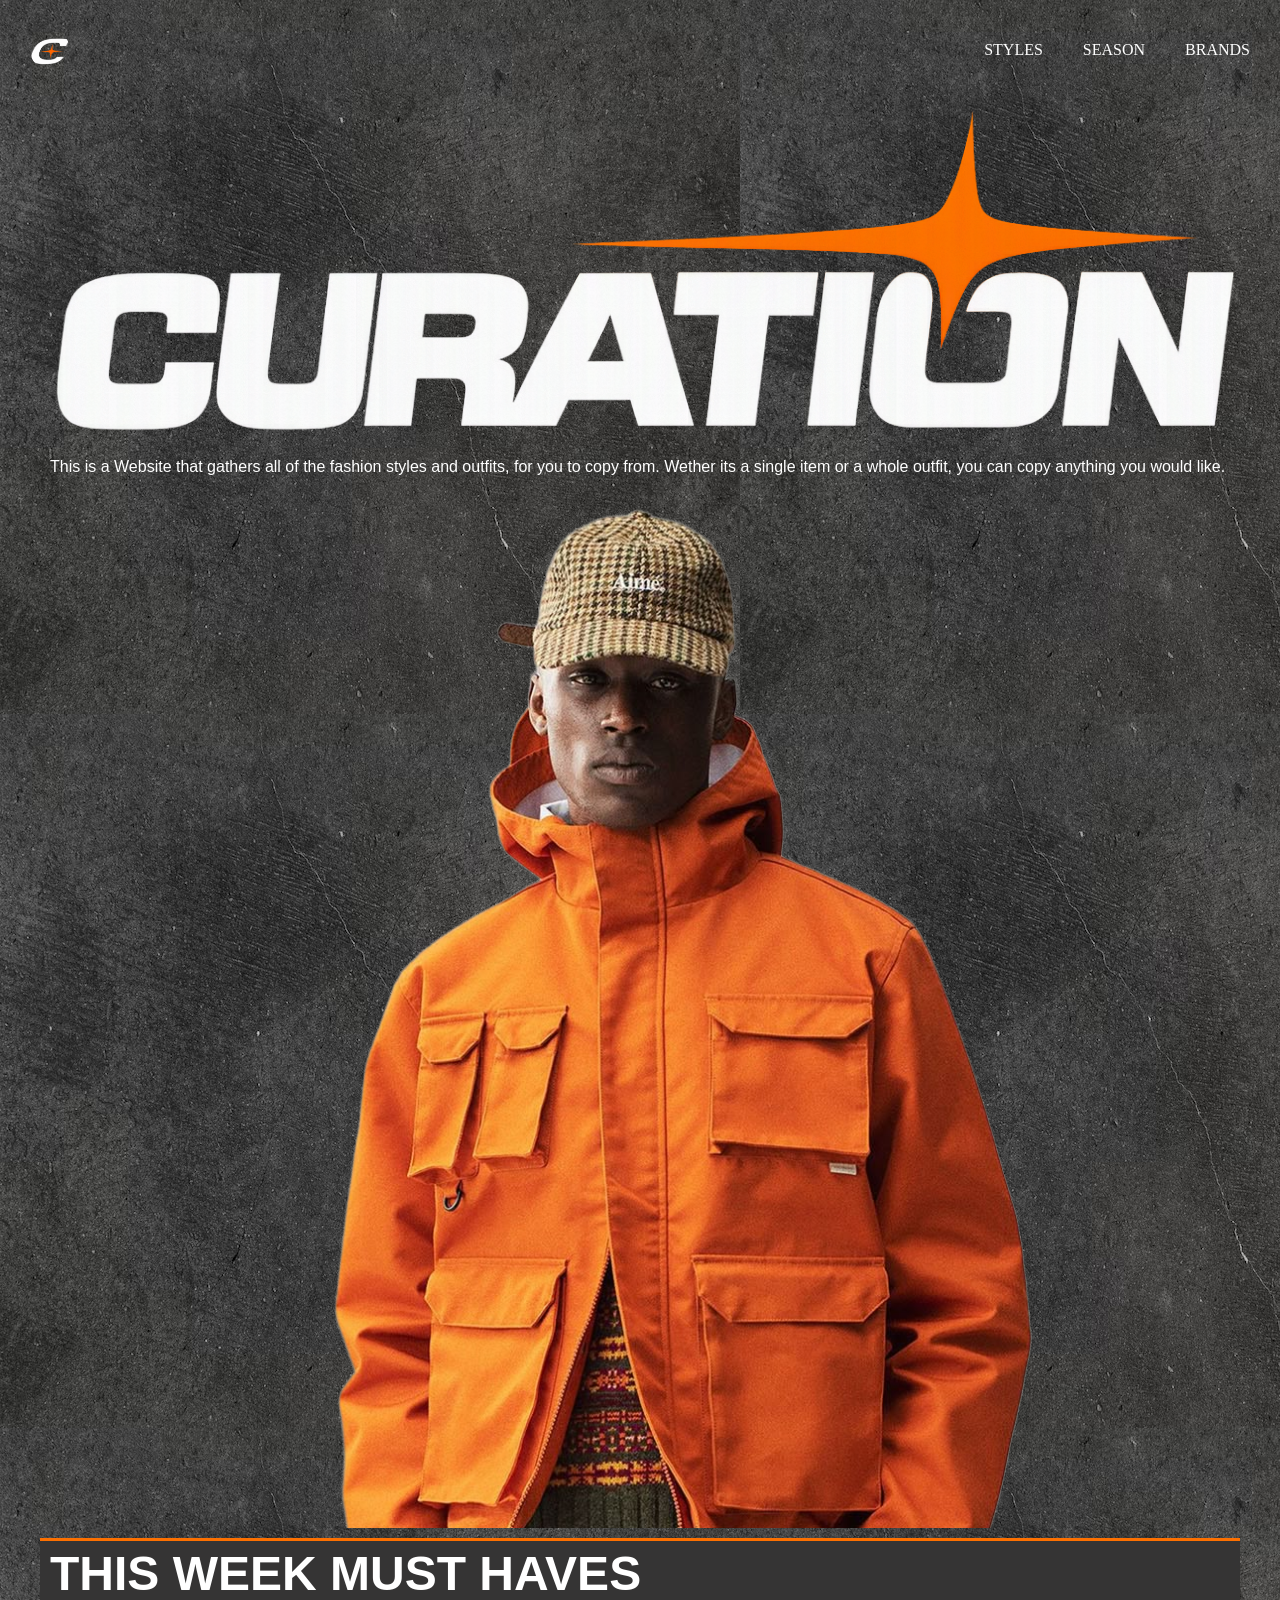
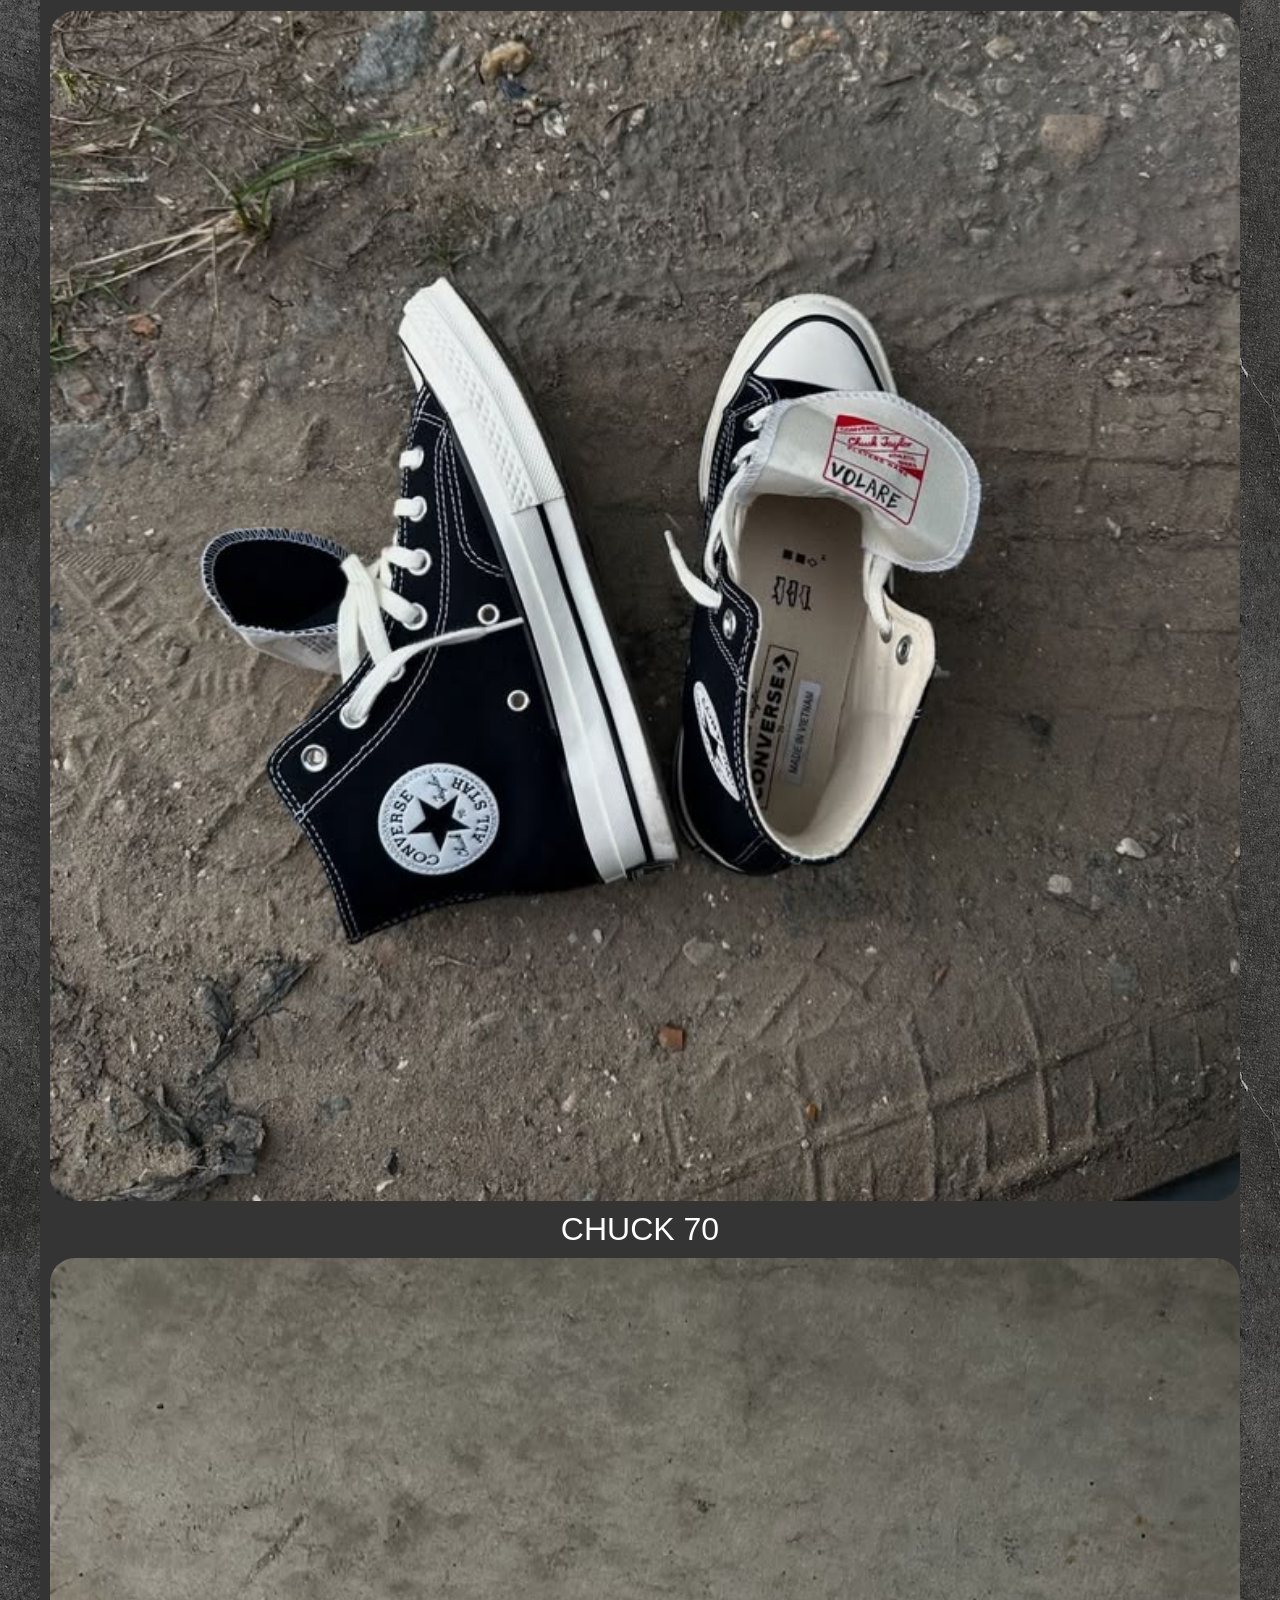
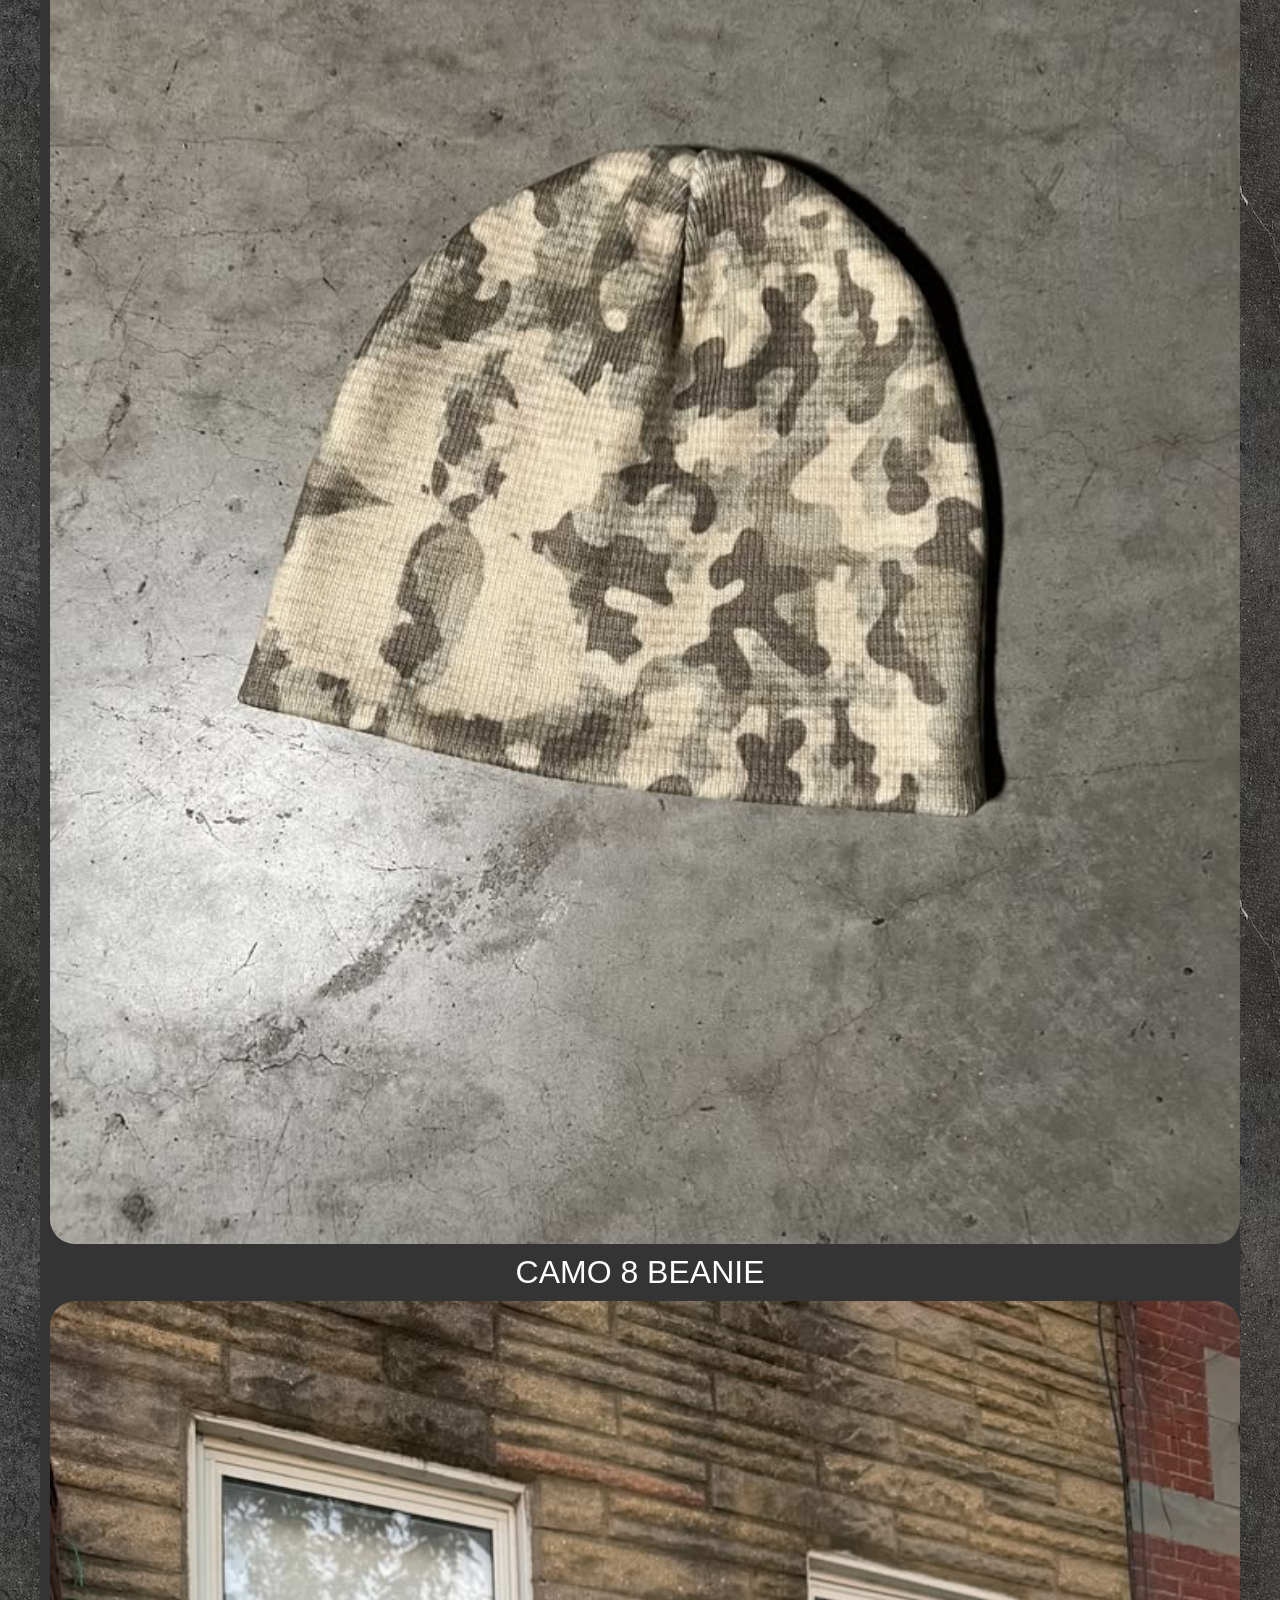
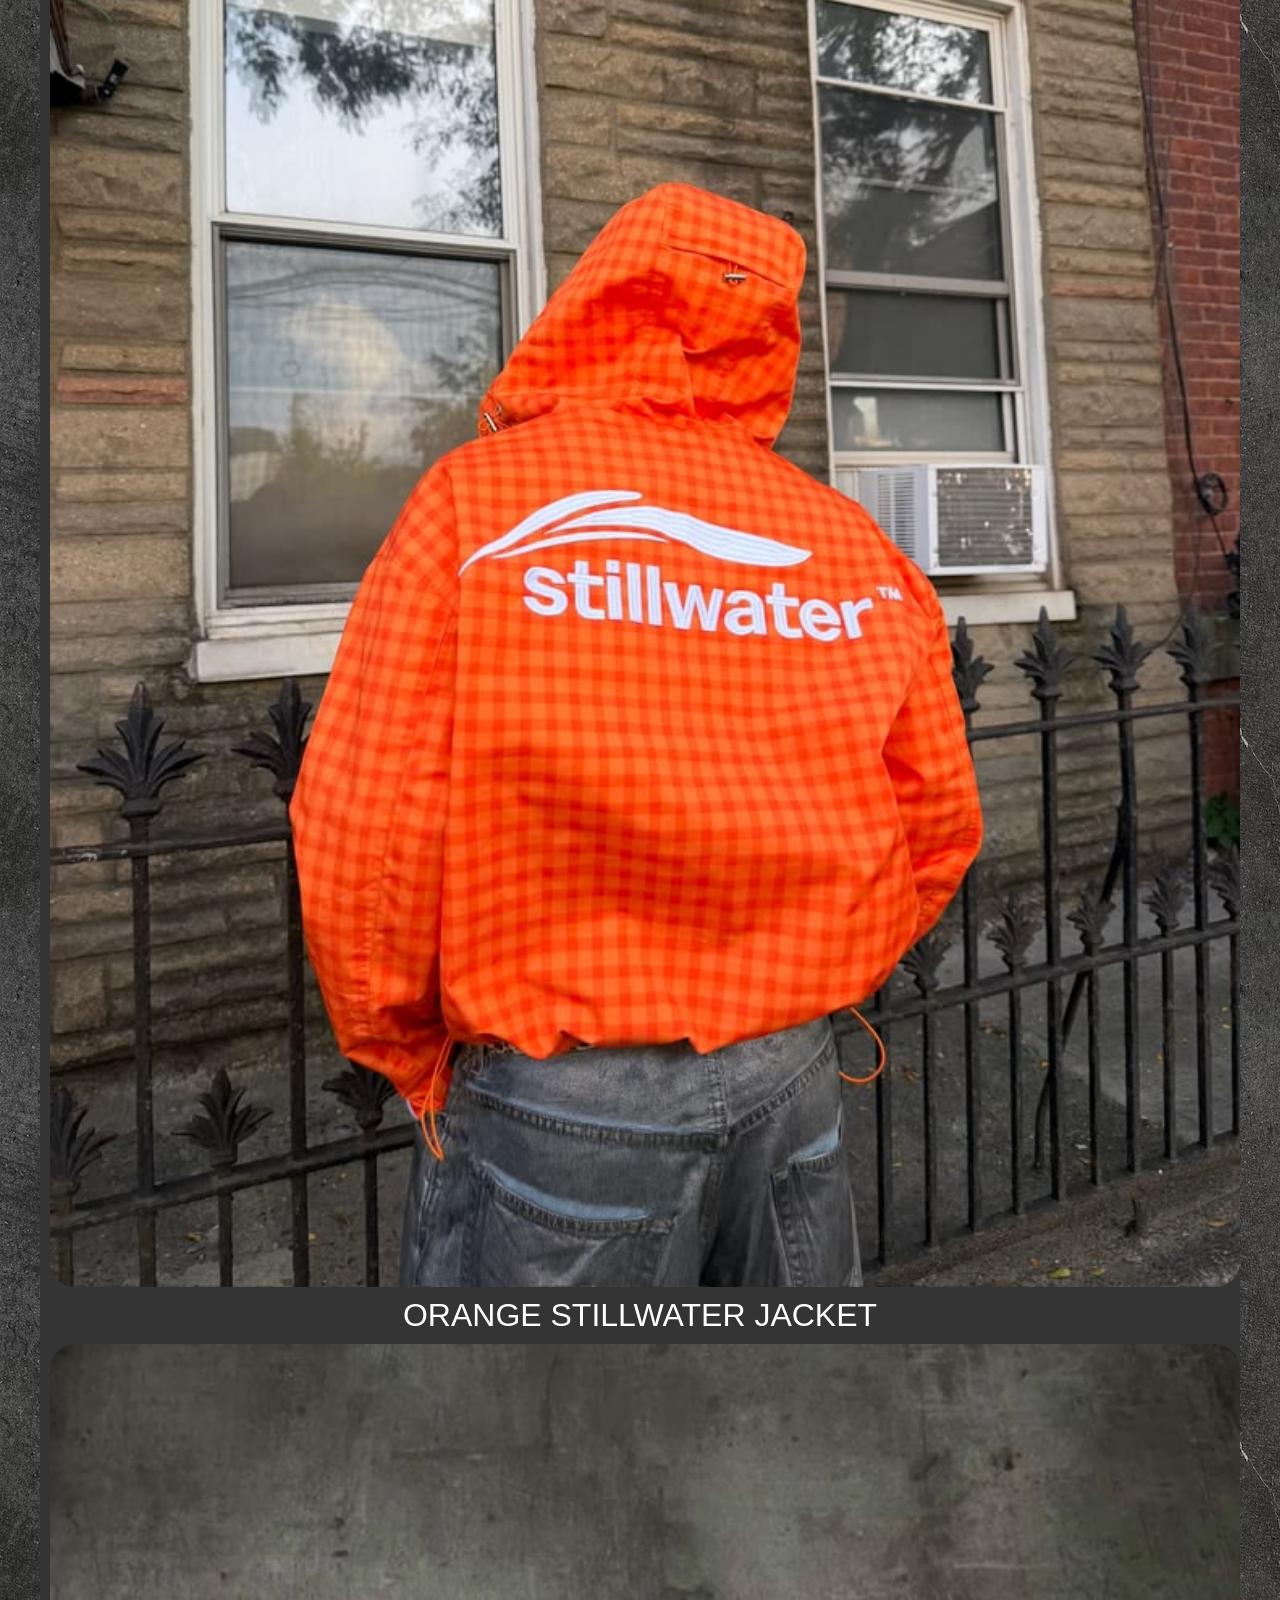
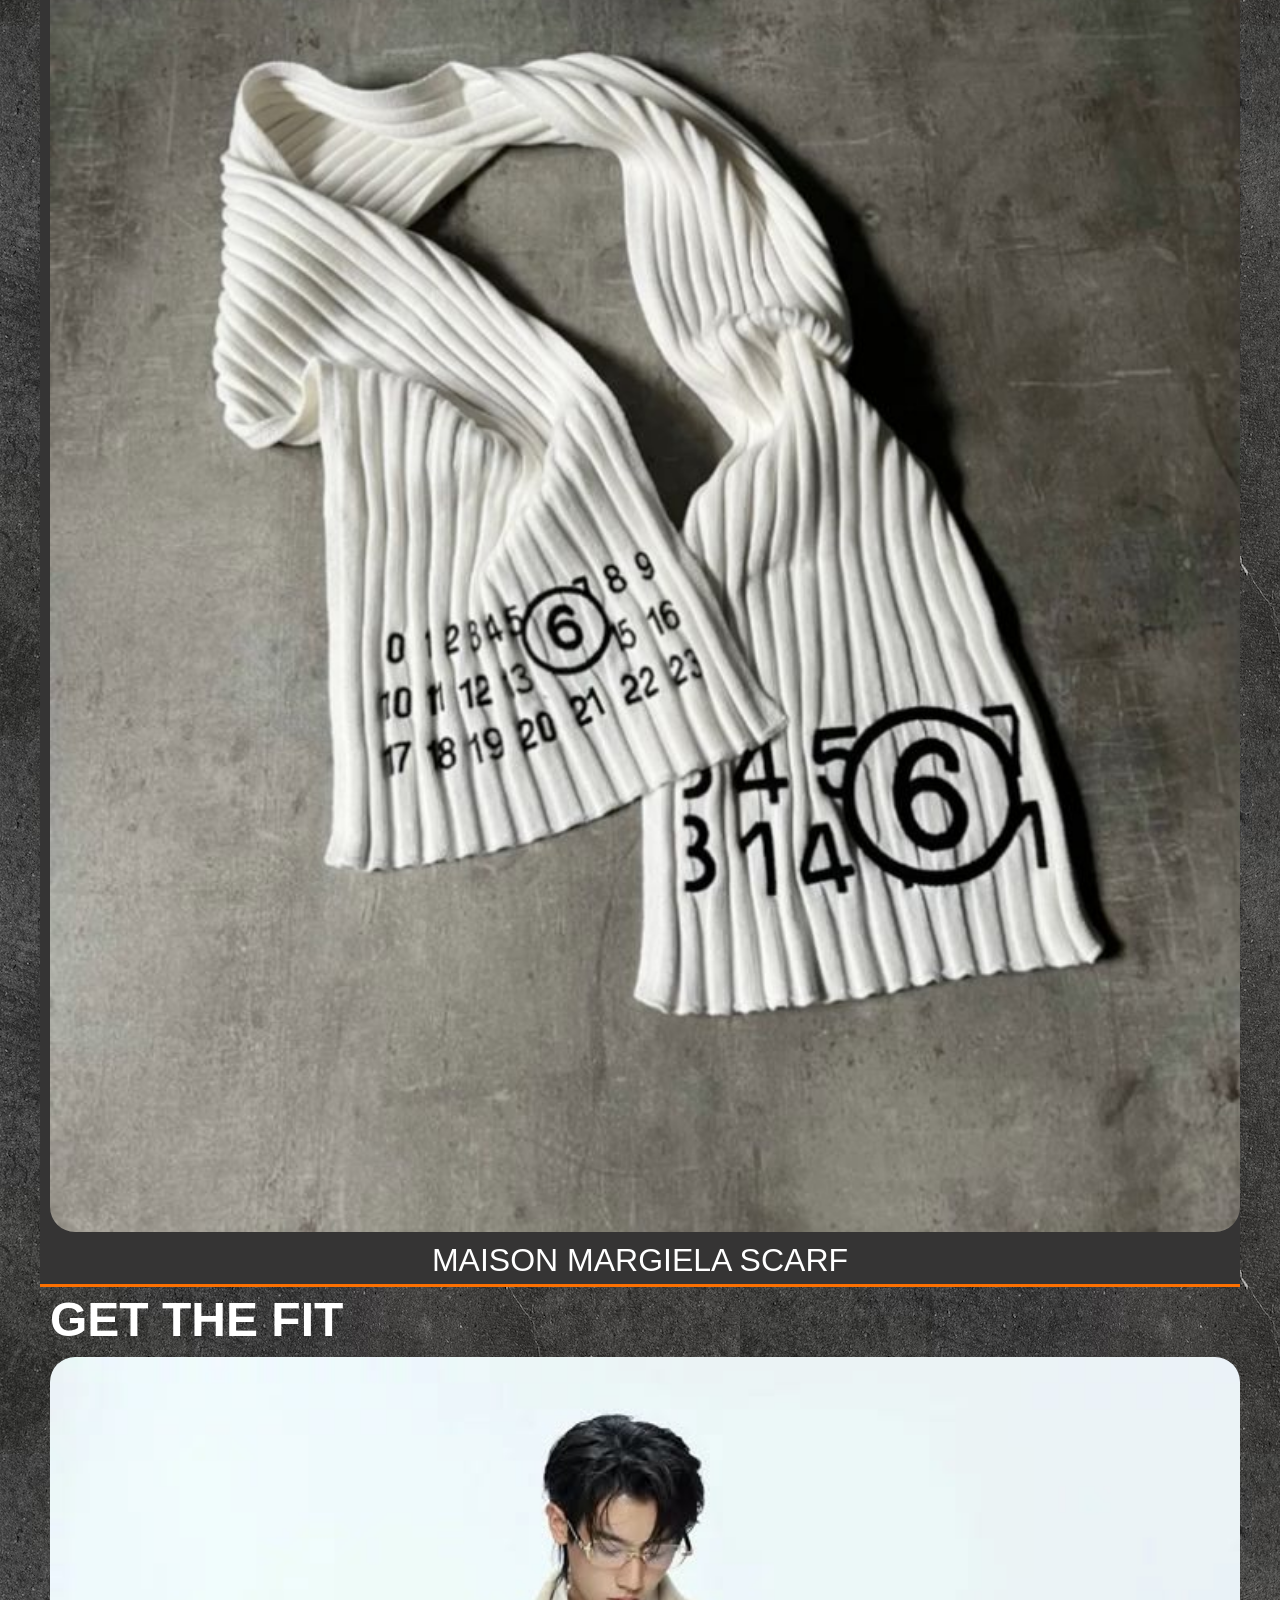
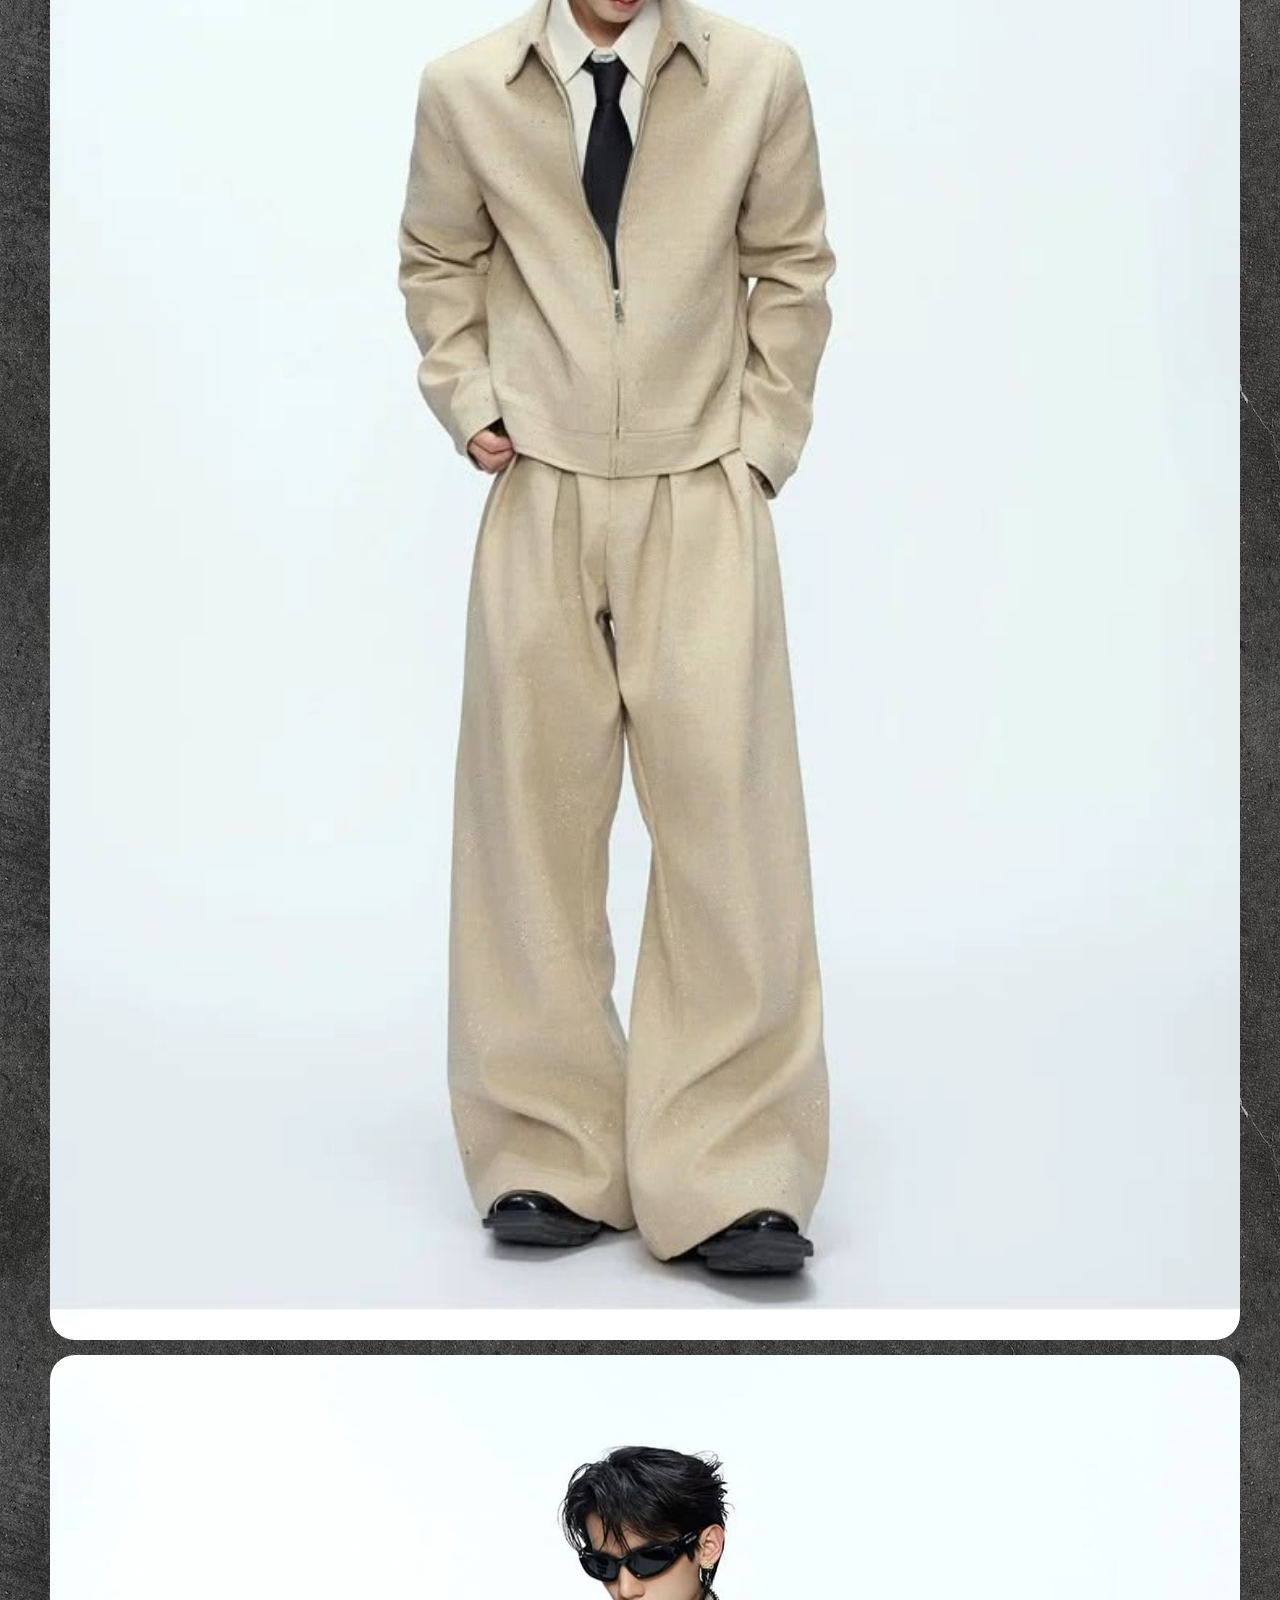
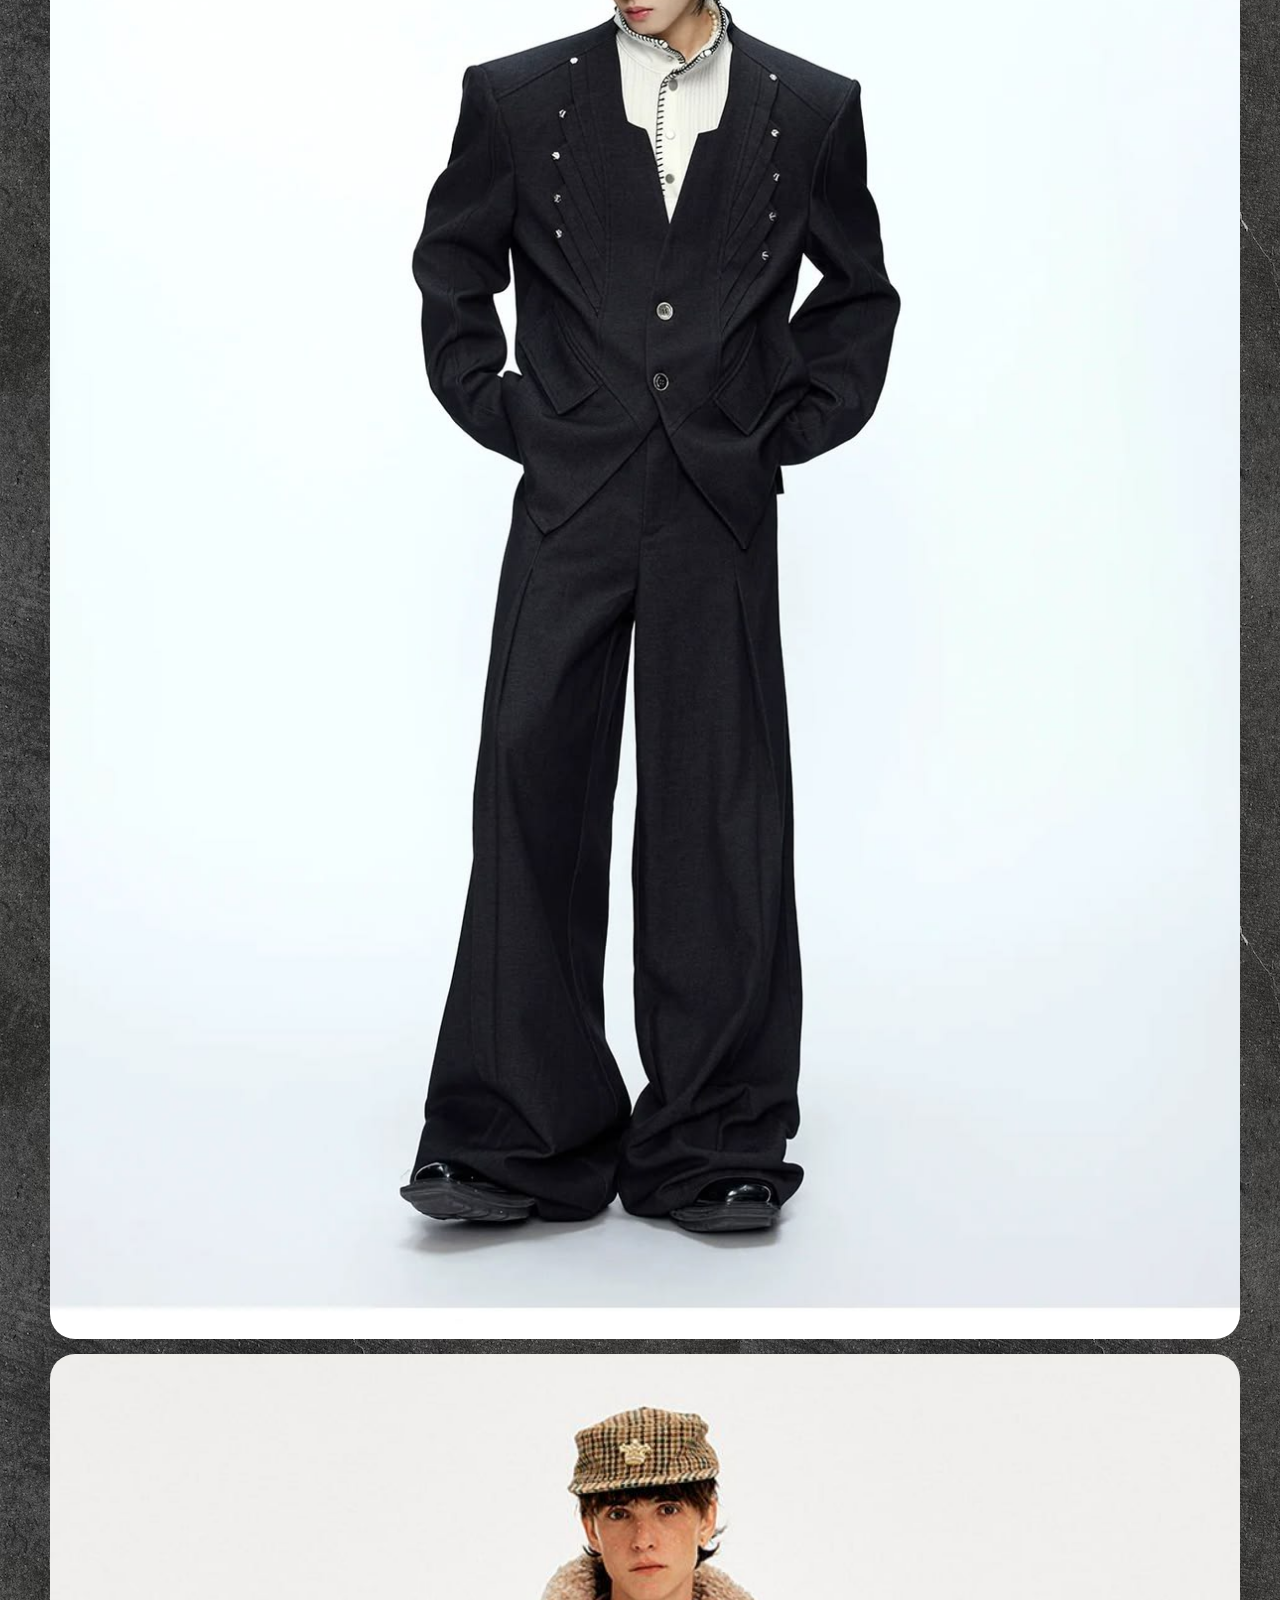
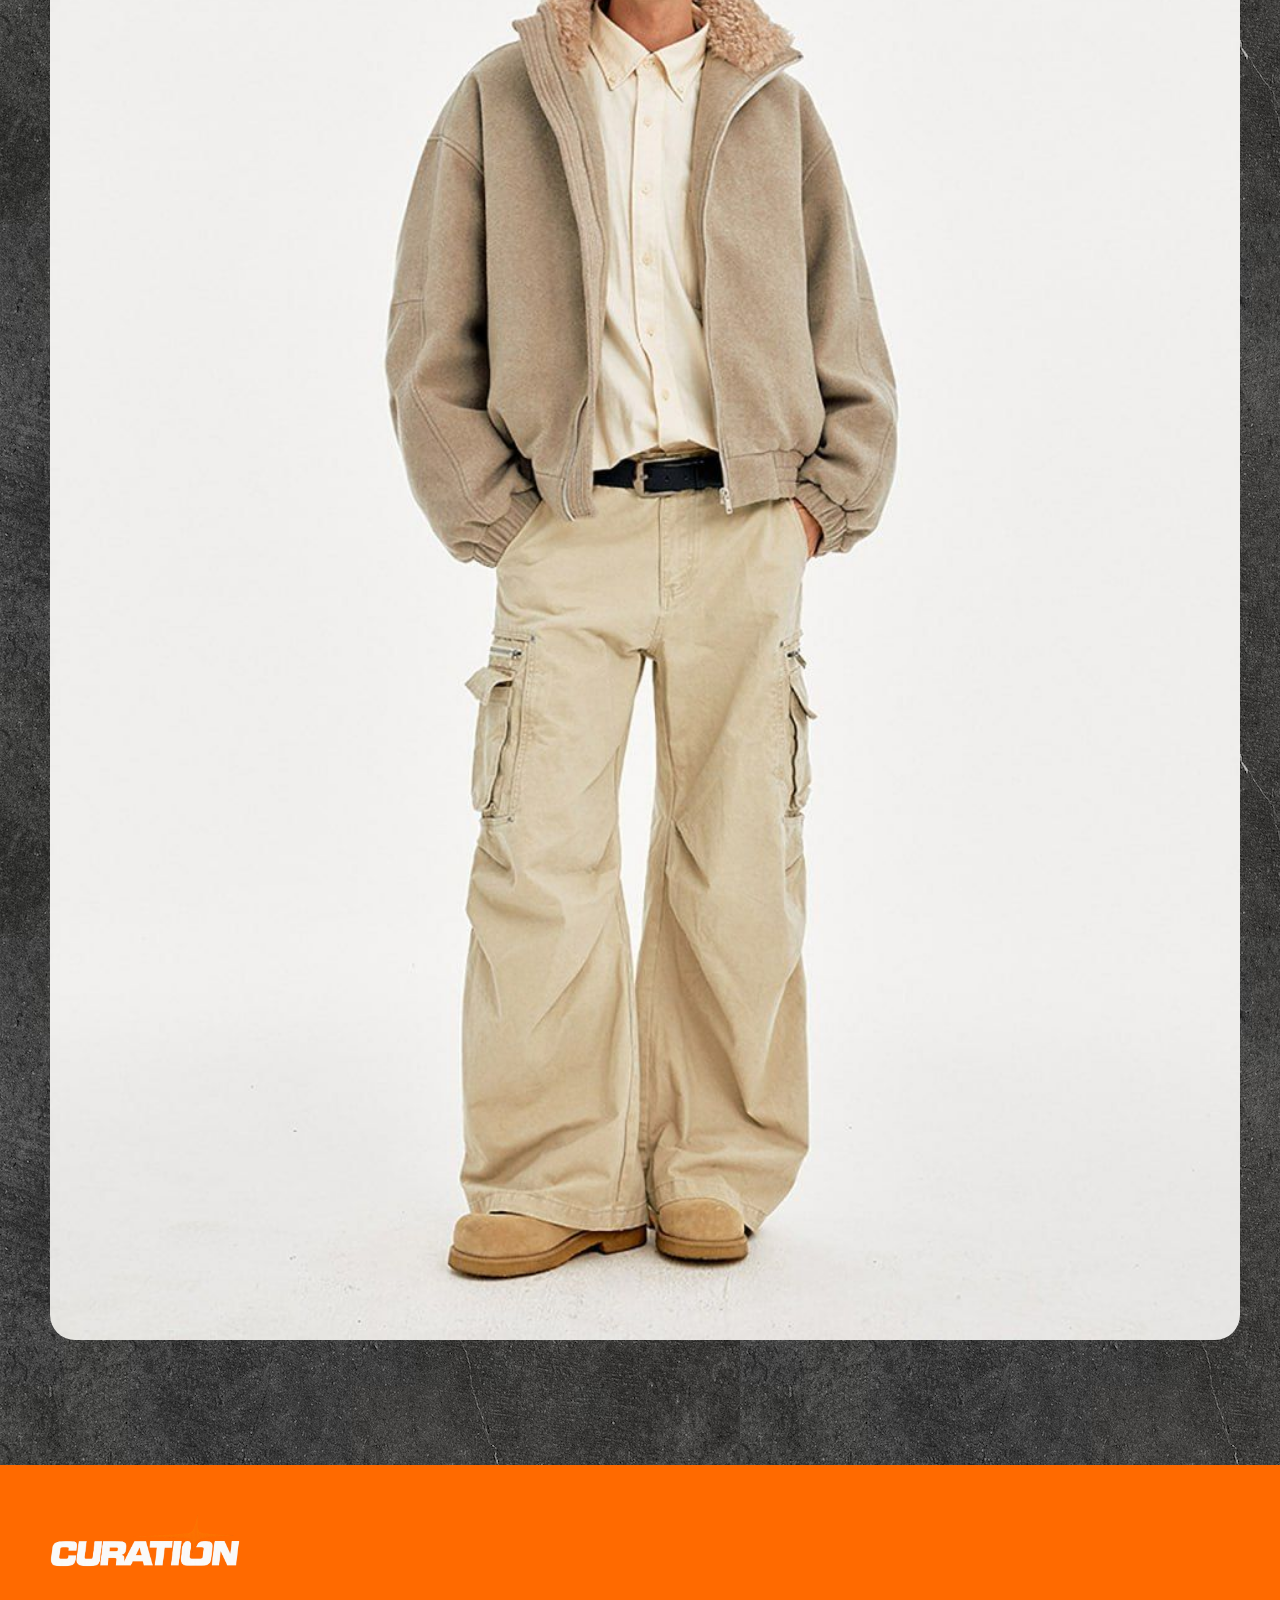
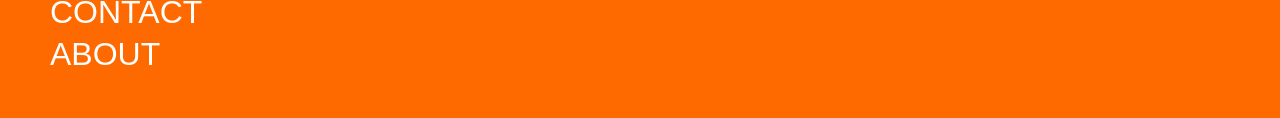
==== index.html @ 58322777 "init" ====
<!DOCTYPE html>
<html lang="da">

<head>
    <meta charset="UTF-8">
    <meta name="viewport" content="width=device-width, initial-scale=1.0">
    <title>Forside</title>
    <link rel="stylesheet" href="style.css">
    <link rel="stylesheet" href="layout.css">
    <link rel="icon" href="./favicon/favicon.ico" />
</head>

<body>
    <header>
        <div class="logo">
            <a href="index.html">
                <img src="./logos/C Logo.png" alt="Logo">
            </a>
        </div>
        <nav>
            <ul class="menu">
                <li><a href="styles.html">STYLES</a></li>
                <li><a href="season.html">SEASON</a></li>
                <li><a href="brands.html">BRANDS</a></li>
            </ul>
            <button class="burger">
                <span class="line"></span>
                <span class="line"></span>
                <span class="line"></span>
            </button>
        </nav>
    </header>

    <main>
        <div class="forsidegrid_1">
            <img class="CURATiON_logo" src="./logos/CURATiON Logo.png" alt="CURATiON Logo">

            <p class="forside_tekst">This is a Website that gathers all of the fashion styles and outfits, for you to
                copy from.
                Wether its a single item or a whole outfit, you can copy anything you would like.</p>

            <img class="forside_billede" src="./imgs/forside_billede.png" alt="Forside Billede">
        </div>

        <div class="forsidegrid_2">

            <h2 class="thisweekmusthaves">THIS WEEK MUST HAVES</h2>

            <div class="chuck70">
                <img src="./imgs/forside_chucktaylors.jpg" alt="Chuck 70">
                <p>CHUCK 70</p>
            </div>

            <div class="camobeanie">
                <img src="./imgs/forside_camo8beanie.jpg" alt="Camo 8 Beanie">
                <p>CAMO 8 BEANIE</p>
            </div>

            <div class="orangejacket">
                <img src="./imgs/forside_orangestillwaterjacket.jpg" alt="Orange Stillwater Jacket">
                <p>ORANGE STILLWATER JACKET</p>
            </div>

            <div class="maisonmargiela">
                <img src="./imgs/forside_maisonmargielascarf.jpg" alt="Maison Margiela Scarf">
                <p>MAISON MARGIELA SCARF</p>
            </div>

        </div>

        <div class="forsidegrid_3">
            <h2>GET THE FIT</h2>

            <img src="./imgs/forsideoutfit1.jpg" alt="Outfit 1">
            <img src="./imgs/forsideoutfit2.jpg" alt="Outfit 2">
            <img src="./imgs/forsideoutfit3.jpg" alt="Outfit 3">
        </div>
    </main>
    <footer>
        <img src="./logos/CURATiON Logo.png" alt="CURATiON_logo">
        <p>CONTACT</p>
        <p>ABOUT</p>
    </footer>
    <script src="menu.js"></script>
</body>

</html>
---- style.css ----
* {
  margin: 0;
  padding: 0;
  box-sizing: border-box;
}
img {
  max-width: 100%;
  height: auto;
  display: block;
}
main {
  max-width: 1200px;
  margin-inline: auto;
}
body {
  background-image: url(./imgs/concrete_background.avif);
  background-size: stretch;
  width: 100%;
}
/********** Generalt **********/
img {
  width: 100%;
  height: auto;
  margin: 5px;
  padding: 5px;
  margin-right: 10px;
  border-radius: 30px;
}
h1 {
  font-family: Impact, Haettenschweiler, "Arial Narrow Bold", sans-serif;
  font-weight: 600;
  font-style: normal;
  font-size: 2rem;
  color: white;
  margin-left: 10px;
  margin-right: 10px;
  margin-top: 10px;
  margin-bottom: 10px;
}
h2 {
  font-family: Impact, Haettenschweiler, "Arial Narrow Bold", sans-serif;
  font-weight: 600;
  font-style: normal;
  font-size: 3rem;
  color: white;
  margin-left: 10px;
  margin-right: 10px;
  margin-bottom: 5px;
  margin-top: 5px;
}
h3 {
  font-family: Impact, Haettenschweiler, "Arial Narrow Bold", sans-serif;
  font-weight: 600;
  font-style: normal;
  font-size: 1rem;
  color: white;
  margin-left: 10px;
  margin-right: 10px;
  margin-top: 5px;
}
p {
  font-family: Impact, Haettenschweiler, "Arial Narrow Bold", sans-serif;
  font-weight: 400;
  font-style: normal;
  font-size: 2rem;
  text-wrap: pretty;
  color: white;
  margin-left: 10px;
  margin-right: 10px;
  margin-bottom: 5px;
}
/********** Forside **********/
.forsidegrid_1 {
  p {
    font-size: 1rem;
  }
}
.forsidegrid_2 {
  background-color: rgb(53, 52, 52);
  border-top: 3px solid #fc7001;
  border-bottom: 3px solid #fc7001;
}
.chuck70 {
  text-align: center;
}
.camobeanie {
  text-align: center;
}
.orangejacket {
  text-align: center;
}
.maisonmargiela {
  text-align: center;
}
/********** Menu **********/
nav {
  /*Desktop*/
  display: flex;
  align-items: center;
  @media (width < 800px) {
    /* Mobil */
    &.active .menu {
      display: block;
      background-color: #ffffff;
      position: absolute;
      top: 94px;
      left: 0;
      width: 100%;
      box-shadow: 0 10px 10px rgba(0, 0, 0, 0.1);
      z-index: 1;
    }

    &.active .menu li {
      margin: 10px 20px;
    }

    &.active .menu a {
      font-size: 24px;
    }
  }
}
.burger {
  width: 30px;
  height: 20px;
  cursor: pointer;
  display: none;

  .line {
    display: block;
    width: 100%;
    height: 2px;
    background-color: white;
    margin-bottom: 5px;
    transition: 0.2s linear;
  }

  @media (width < 800px) {
    display: block;
    background-color: transparent;
    border: 0;

    &.active .line:nth-child(1) {
      transform: rotate(45deg) translate(5px, 5px);
      transition: 0.2s linear;
    }

    &.active .line:nth-child(2) {
      opacity: 0;
      transition: 0.15s linear;
    }

    &.active .line:nth-child(3) {
      transform: rotate(-45deg) translate(5px, -5px);
      transition: 0.2s linear;
    }
  }
}

header {
  position: sticky;
  top: 0;
  display: flex;
  justify-content: space-between;
  align-items: center;
  padding: 20px;
}
.logo img {
  width: 50px;
  height: 50px;
}
.menu {
  display: flex;
  list-style: none;
  margin: 0;
  padding: 0;
}

.menu li {
  margin-right: 20px;
}

.menu li:last-child {
  margin-right: 0;
}

.menu a {
  display: block;
  padding: 10px;
  color: white;
  text-decoration: none;
  transition: color 0.3s;
  text-align: end;
}

.menu a:hover {
  color: #fc7001;
}

@media (max-width: 800px) {
  .menu {
    display: none;
  }
}
/********** Footer **********/
footer {
  margin-top: 120px;
  background-color: #ff6a00;
  padding: 40px;
  color: white;
}
footer img {
  width: 200px;
  margin-bottom: 20px;
  border-radius: 0px;
}
footer a {
  color: white;
  text-decoration: none;
  margin-inline: 10px;
  font-size: 18px;
}

footer a:hover {
  text-decoration: underline;
}
---- layout.css ----
main {
  max-width: 1200px;
  margin-inline: auto;
}
/*********** Forside ***********/
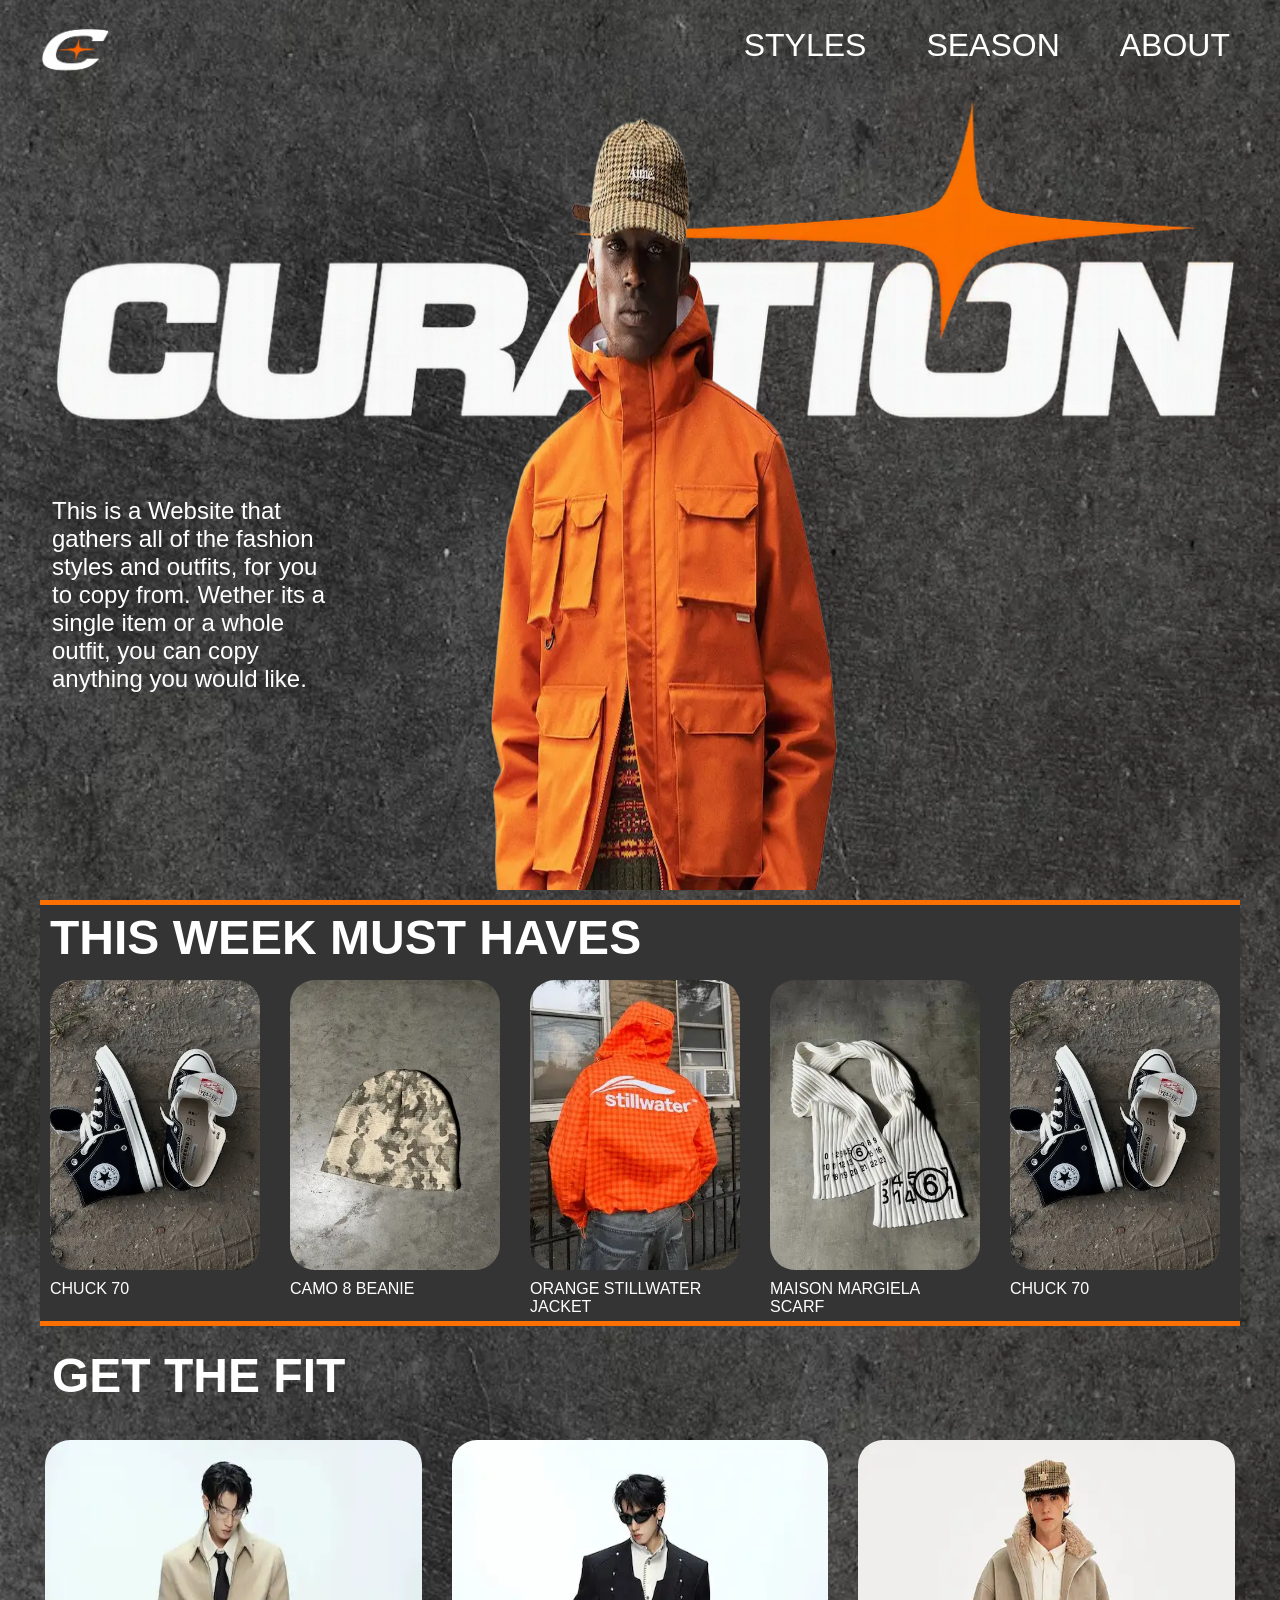
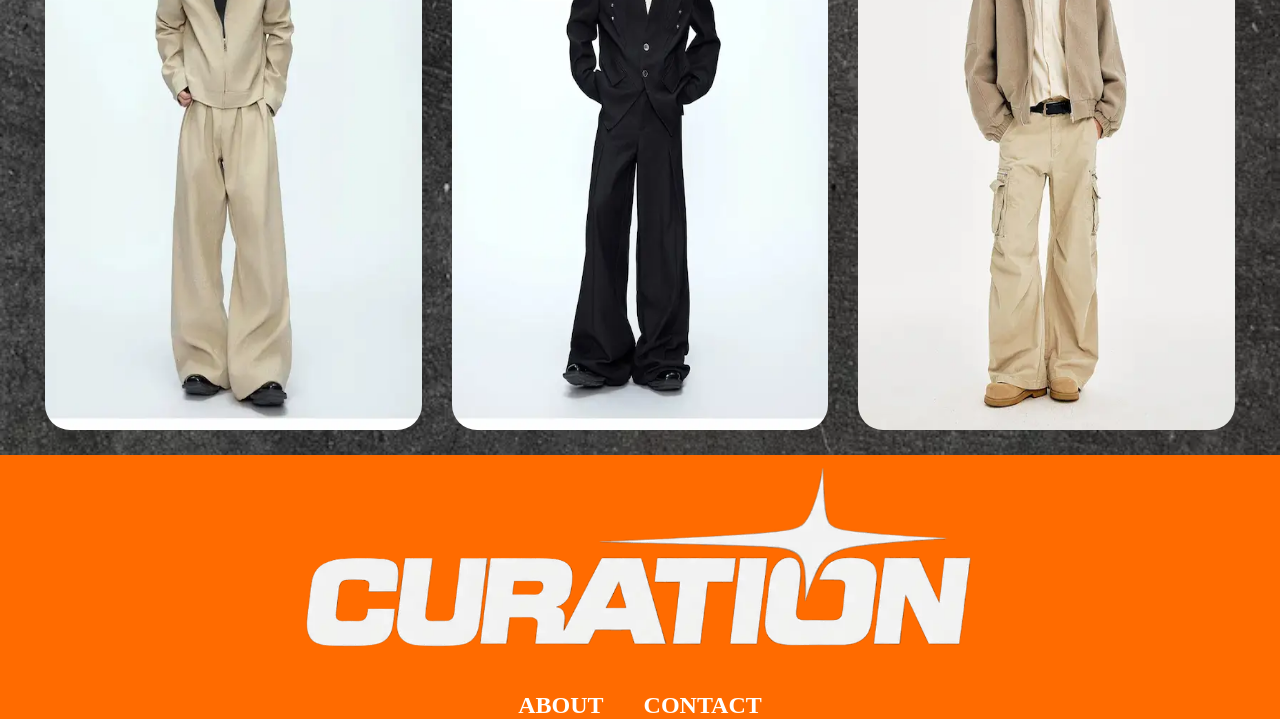
==== commit a147dc27: "commit" ====
--- a/index.html
+++ b/index.html
@@ -4,7 +4,8 @@
 <head>
     <meta charset="UTF-8">
     <meta name="viewport" content="width=device-width, initial-scale=1.0">
-    <title>Forside</title>
+    <meta name="robots" content="noindex">
+    <title>FRONT PAGE</title>
     <link rel="stylesheet" href="style.css">
     <link rel="stylesheet" href="layout.css">
     <link rel="icon" href="./favicon/favicon.ico" />
@@ -14,15 +15,16 @@
     <header>
         <div class="logo">
             <a href="index.html">
-                <img src="./logos/C Logo.png" alt="Logo">
+                <img src="./logos/C Logo.webp" alt="Logo">
             </a>
         </div>
         <nav>
             <ul class="menu">
                 <li><a href="styles.html">STYLES</a></li>
                 <li><a href="season.html">SEASON</a></li>
-                <li><a href="brands.html">BRANDS</a></li>
+                <li><a href="about.html">ABOUT</a></li>
             </ul>
+
             <button class="burger">
                 <span class="line"></span>
                 <span class="line"></span>
@@ -32,54 +34,89 @@
     </header>
 
     <main>
-        <div class="forsidegrid_1">
-            <img class="CURATiON_logo" src="./logos/CURATiON Logo.png" alt="CURATiON Logo">
+        <section class="forsidegrid_1">
+            <img class="CURATiON_logo" src="./logos/CURATiON Logo.webp" alt="CURATiON Logo">
 
             <p class="forside_tekst">This is a Website that gathers all of the fashion styles and outfits, for you to
                 copy from.
                 Wether its a single item or a whole outfit, you can copy anything you would like.</p>
 
-            <img class="forside_billede" src="./imgs/forside_billede.png" alt="Forside Billede">
-        </div>
+            <img class="forside_billede" src="./imgs/forside_billede.webp" alt="Forside Billede">
+        </section>
 
-        <div class="forsidegrid_2">
+        <section class="forsidegrid_2">
 
             <h2 class="thisweekmusthaves">THIS WEEK MUST HAVES</h2>
 
-            <div class="chuck70">
-                <img src="./imgs/forside_chucktaylors.jpg" alt="Chuck 70">
-                <p>CHUCK 70</p>
+            <div class="musthave_slider">
+
+                <div class="slider_track">
+
+                    <div class="item">
+                        <img class="chuck" src="./imgs/forside_chucktaylors.webp" alt="Chuck 70">
+                        <p>CHUCK 70</p>
+                    </div>
+
+                    <div class="item">
+                        <img class="beanie" src="./imgs/forside_camo8beanie.webp" alt="Camo 8 Beanie">
+                        <p>CAMO 8 BEANIE</p>
+                    </div>
+
+                    <div class="item">
+                        <img class="jacket" src="./imgs/forside_orangestillwaterjacket.webp"
+                            alt="Orange Stillwater Jacket">
+                        <p>ORANGE STILLWATER JACKET</p>
+                    </div>
+
+                    <div class="item">
+                        <img class="scarf" src="./imgs/forside_maisonmargielascarf.webp" alt="Maison Margiela Scarf">
+                        <p>MAISON MARGIELA SCARF</p>
+                    </div>
+
+
+                    <div class="item">
+                        <img class="chuck" src="./imgs/forside_chucktaylors.webp" alt="Chuck 70">
+                        <p>CHUCK 70</p>
+                    </div>
+
+                    <div class="item">
+                        <img class="beanie" src="./imgs/forside_camo8beanie.webp" alt="Camo 8 Beanie">
+                        <p>CAMO 8 BEANIE</p>
+                    </div>
+
+                    <div class="item">
+                        <img class="jacket" src="./imgs/forside_orangestillwaterjacket.webp"
+                            alt="Orange Stillwater Jacket">
+                        <p>ORANGE STILLWATER JACKET</p>
+                    </div>
+
+                    <div class="item">
+                        <img class="scarf" src="./imgs/forside_maisonmargielascarf.webp" alt="Maison Margiela Scarf">
+                        <p>MAISON MARGIELA SCARF</p>
+                    </div>
+                </div>
             </div>
 
-            <div class="camobeanie">
-                <img src="./imgs/forside_camo8beanie.jpg" alt="Camo 8 Beanie">
-                <p>CAMO 8 BEANIE</p>
-            </div>
+        </section>
 
-            <div class="orangejacket">
-                <img src="./imgs/forside_orangestillwaterjacket.jpg" alt="Orange Stillwater Jacket">
-                <p>ORANGE STILLWATER JACKET</p>
-            </div>
+        <section class="forsidegrid_3">
+            <h2>GET THE FIT</h2>
 
-            <div class="maisonmargiela">
-                <img src="./imgs/forside_maisonmargielascarf.jpg" alt="Maison Margiela Scarf">
-                <p>MAISON MARGIELA SCARF</p>
-            </div>
-
+            <img class="outfit1" src="./imgs/forsideoutfit1.webp" alt="Outfit 1">
+            <img class="outfit2" src="./imgs/forsideoutfit2.webp" alt="Outfit 2">
+            <img class="outfit3" src="./imgs/forsideoutfit3.webp" alt="Outfit 3">
+        </section>
+    </main>
+    <footer>
+        <div class="footer_logo">
+            <img src="./logos/CURATiON WHITE STAR Logo.webp" alt="CURATiON_logo">
         </div>
 
-        <div class="forsidegrid_3">
-            <h2>GET THE FIT</h2>
+        <div class="footer_links">
+            <a href="./about.html">ABOUT</a>
+            <a href="./contact.html">CONTACT</a>
+        </div>
 
-            <img src="./imgs/forsideoutfit1.jpg" alt="Outfit 1">
-            <img src="./imgs/forsideoutfit2.jpg" alt="Outfit 2">
-            <img src="./imgs/forsideoutfit3.jpg" alt="Outfit 3">
-        </div>
-    </main>
-    <footer>
-        <img src="./logos/CURATiON Logo.png" alt="CURATiON_logo">
-        <p>CONTACT</p>
-        <p>ABOUT</p>
     </footer>
     <script src="menu.js"></script>
 </body>
--- a/style.css
+++ b/style.css
@@ -13,11 +13,12 @@
   margin-inline: auto;
 }
 body {
-  background-image: url(./imgs/concrete_background.avif);
-  background-size: stretch;
+  background-image: url(./imgs/concrete-wall-texture.webp);
+  background-size: contain;
   width: 100%;
 }
-/********** Generalt **********/
+
+/******************** Generalt ********************/
 img {
   width: 100%;
   height: auto;
@@ -69,41 +70,377 @@
   margin-right: 10px;
   margin-bottom: 5px;
 }
-/********** Forside **********/
+
+/******************** Forside ********************/
 .forsidegrid_1 {
+  .forside_billede {
+    height: 800px;
+    width: 800px;
+  }
+  p {
+    font-size: 1.5rem;
+    font-family: Impact, Haettenschweiler, "Arial Narrow Bold", sans-serif;
+    padding: 2px;
+  }
+}
+.forsidegrid_2 {
+  background-color: rgb(53, 52, 52);
+  border-top: 5px solid #fc7001;
+  border-bottom: 5px solid #fc7001;
+}
+.musthave_slider {
+  overflow: hidden;
+  width: 100%;
+}
+.slider_track {
+  display: flex;
+  gap: 20px;
+  width: max-content;
+
+  animation: scroll 20s linear infinite;
+}
+.item {
+  flex-shrink: 0;
+  width: 220px;
   p {
     font-size: 1rem;
-  }
-}
-.forsidegrid_2 {
+    justify-content: center;
+  }
+}
+.item img {
+  width: 100%;
+  height: 300px;
+  object-fit: cover;
+}
+@keyframes scroll {
+  from {
+    transform: translateX(0);
+  }
+  to {
+    transform: translateX(-50%);
+  }
+}
+
+.forsidegrid_3 {
+  h2 {
+    margin-top: 20px;
+    font-size: 3rem;
+    padding: 2px;
+  }
+}
+.outfit1 {
+  width: 400px;
+  height: 600px;
+  margin-top: 5px;
+  margin-left: auto;
+  margin-right: auto;
+  margin-bottom: 20px;
+}
+.outfit1 {
+  transition: transform 0.3s ease;
+}
+.outfit1:hover {
+  transform: translateY(-10px);
+}
+
+.outfit2 {
+  width: 400px;
+  height: 600px;
+  margin-top: 5px;
+  margin-left: auto;
+  margin-right: auto;
+  margin-bottom: 20px;
+}
+.outfit2 {
+  transition: transform 0.3s ease;
+}
+.outfit2:hover {
+  transform: translateY(-10px);
+}
+
+.outfit3 {
+  width: 400px;
+  height: 600px;
+  margin-top: 5px;
+  margin-left: auto;
+  margin-right: auto;
+  margin-bottom: 20px;
+}
+.outfit3 {
+  transition: transform 0.3s ease;
+}
+.outfit3:hover {
+  transform: translateY(-10px);
+}
+
+/******************** Styles ********************/
+.stylesgrid_1 {
+  padding: 10px;
   background-color: rgb(53, 52, 52);
-  border-top: 3px solid #fc7001;
-  border-bottom: 3px solid #fc7001;
-}
-.chuck70 {
-  text-align: center;
-}
-.camobeanie {
-  text-align: center;
-}
-.orangejacket {
-  text-align: center;
-}
-.maisonmargiela {
-  text-align: center;
-}
-/********** Menu **********/
+  border-top: 5px solid #fc7001;
+  border-bottom: 5px solid #fc7001;
+}
+.stylesgrid_1 h1 {
+  font-size: 8rem;
+  line-height: 0.9;
+  margin-bottom: 20px;
+}
+.stylesflex {
+  display: flex;
+  justify-content: center;
+  gap: 10px;
+}
+.stylesflex img {
+  width: 50%;
+  object-fit: cover;
+}
+
+.stylesgrid_2 {
+  padding: 20px 15px;
+}
+.card {
+  position: relative;
+  height: 700px;
+  margin-bottom: 15px;
+  overflow: hidden;
+  border-radius: 20px;
+}
+.card img {
+  width: 100%;
+  height: 100%;
+  object-fit: cover;
+}
+.card-content {
+  position: absolute;
+  left: 15px;
+  bottom: 15px;
+}
+.card h2 {
+  font-size: 4rem;
+}
+.card button {
+  background: #ff6b00;
+  color: white;
+  border: none;
+  padding: 8px 16px;
+  border-radius: 999px;
+  margin-top: 5px;
+  cursor: pointer;
+}
+.card img {
+  transition: 0.4s;
+}
+.card:hover img {
+  transform: scale(1.08);
+}
+
+/******************** Season ********************/
+.season_cards {
+  border-top: 3px solid #ff6600;
+  border-bottom: 3px solid #ff6600;
+  .season_cards h2 {
+    font-size: 15rem;
+    font-weight: 900;
+    color: white;
+  }
+  button {
+    grid-column: 1;
+    background: #ff6b00;
+    color: white;
+    border: none;
+    padding: 8px 16px;
+    border-radius: 30px;
+    margin-top: 5px;
+    cursor: pointer;
+    margin-bottom: 10px;
+    margin-left: 10px;
+  }
+}
+.winter_card {
+  background-image: url(./imgs/season_winterwallpaper.webp);
+  background-repeat: no-repeat;
+  background-size: 100%;
+  border-top: 3px solid #ff6600;
+  border-bottom: 3px solid #ff6600;
+  display: grid;
+  grid-template-columns: 1fr 1fr 2fr;
+  grid-template-rows: 1fr 0.5fr 1fr;
+  height: 200px;
+  img {
+    grid-column: 3;
+    grid-row: 1 / 4;
+    height: 200px;
+    width: 200px;
+    object-fit: 100%;
+    z-index: 1;
+  }
+  h2 {
+    grid-column: 1 / span 2;
+    grid-row: 1;
+    font-size: 7rem;
+    margin-bottom: 0;
+    padding-left: 3px;
+  }
+  button {
+    grid-column: 1 / 3;
+    grid-row: 2;
+  }
+}
+
+.spring_card {
+  background-image: url(./imgs/season_springwallpaper.webp);
+  background-repeat: no-repeat;
+  background-size: 100%;
+  border-top: 3px solid #ff6600;
+  border-bottom: 3px solid #ff6600;
+  display: grid;
+  grid-template-columns: 1fr 1fr 2fr;
+  grid-template-rows: 1fr 0.5fr 1fr;
+  height: 200px;
+  img {
+    grid-column: 3;
+    grid-row: 1 / 4;
+    height: 200px;
+    width: 200px;
+    object-fit: 100%;
+    z-index: 1;
+  }
+  h2 {
+    grid-column: 1 / span 2;
+    grid-row: 1;
+    font-size: 7rem;
+    margin: 0;
+    padding-left: 6px;
+  }
+  button {
+    grid-column: 1 / 3;
+    grid-row: 2;
+  }
+}
+
+.summer_card {
+  background-image: url(./imgs/season_summerwallpaper.webp);
+  background-repeat: no-repeat;
+  background-size: 100%;
+  border-top: 3px solid #ff6600;
+  border-bottom: 3px solid #ff6600;
+  display: grid;
+  grid-template-columns: 1fr 1fr 2fr;
+  grid-template-rows: 1fr 0.5fr 1fr;
+  height: 200px;
+  img {
+    grid-column: 3;
+    grid-row: 1 / 4;
+    height: 200px;
+    width: 200px;
+    object-fit: 100%;
+    z-index: 1;
+  }
+  h2 {
+    grid-column: 1 / span 2;
+    grid-row: 1;
+    font-size: 7rem;
+    margin: 0;
+    padding-left: 6px;
+  }
+  button {
+    grid-column: 1 / 3;
+    grid-row: 2;
+  }
+}
+
+.autumn_card {
+  background-image: url(./imgs/season_autumnwallpaper.webp);
+  background-repeat: no-repeat;
+  background-size: 100%;
+  border-top: 3px solid #ff6600;
+  border-bottom: 3px solid #ff6600;
+  display: grid;
+  grid-template-columns: 1fr 1fr 2fr;
+  grid-template-rows: 1fr 0.5fr 1fr;
+  height: 200px;
+  img {
+    grid-column: 3;
+    grid-row: 1 / 4;
+    height: 200px;
+    width: 200px;
+    object-fit: 100%;
+    z-index: 1;
+  }
+  h2 {
+    grid-column: 1 / span 2;
+    grid-row: 1;
+    font-size: 7rem;
+    margin: 0;
+    padding-left: 6px;
+  }
+  button {
+    grid-column: 1 / 3;
+    grid-row: 2;
+  }
+}
+
+/******************** About ********************/
+.about_us {
+  display: grid;
+  grid-template-columns: 1fr 1fr;
+  grid-template-rows: 0.25fr 0.25fr 1fr;
+  h1 {
+    grid-row: 1;
+    grid-column: span 2;
+    font-family: Impact, Haettenschweiler, "Arial Narrow Bold", sans-serif;
+    font-size: 7rem;
+    font-weight: 600;
+    padding: 2px;
+  }
+  h2 {
+    grid-row: 2;
+    grid-column: 1;
+    font-size: 3rem;
+    color: #fc7001;
+    padding: 2px;
+  }
+  p {
+    grid-column: 1;
+    font-size: 1.5rem;
+    padding: 2px;
+  }
+  img {
+    grid-row: 2 / 4;
+    height: 600px;
+    margin-bottom: 0;
+  }
+}
+.what_is {
+  padding: 10px;
+  background-color: rgb(53, 52, 52);
+  border-top: 5px solid #fc7001;
+  border-bottom: 5px solid #fc7001;
+  h2 {
+    font-size: 3rem;
+    padding: 2px;
+    color: #fc7001;
+  }
+  p {
+    font-size: 1.7rem;
+    padding: 2px;
+  }
+}
+/******************** Menu ********************/
 nav {
   /*Desktop*/
   display: flex;
+  justify-content: flex-end;
   align-items: center;
+
   @media (width < 800px) {
     /* Mobil */
     &.active .menu {
-      display: block;
-      background-color: #ffffff;
+      display: flex;
+      justify-content: space-around;
+      background-color: transparent;
       position: absolute;
-      top: 94px;
+      top: 70px;
       left: 0;
       width: 100%;
       box-shadow: 0 10px 10px rgba(0, 0, 0, 0.1);
@@ -112,16 +449,23 @@
 
     &.active .menu li {
       margin: 10px 20px;
+      border-bottom: 3px solid white;
     }
 
     &.active .menu a {
-      font-size: 24px;
+      font-family: Impact, Haettenschweiler, "Arial Narrow Bold", sans-serif;
+      font-size: 30px;
+      font-weight: 600;
+      color: white;
+    }
+    &.active .menu a:hover {
+      color: #fc7001;
     }
   }
 }
 .burger {
-  width: 30px;
-  height: 20px;
+  width: 40px;
+  height: 90px;
   cursor: pointer;
   display: none;
 
@@ -159,15 +503,21 @@
 header {
   position: sticky;
   top: 0;
-  display: flex;
+  width: 100%;
+  height: 90px;
+  display: flex;
+  align-items: center;
   justify-content: space-between;
-  align-items: center;
-  padding: 20px;
-}
-.logo img {
-  width: 50px;
-  height: 50px;
-}
+  padding: 0 30px;
+  box-sizing: border-box;
+  z-index: 3;
+}
+
+.logo {
+  width: 80px;
+  height: 80px;
+}
+
 .menu {
   display: flex;
   list-style: none;
@@ -185,8 +535,10 @@
 
 .menu a {
   display: block;
-  padding: 10px;
-  color: white;
+  padding: 20px;
+  font-size: 2rem;
+  color: white;
+  font-family: Impact, Haettenschweiler, "Arial Narrow Bold", sans-serif;
   text-decoration: none;
   transition: color 0.3s;
   text-align: end;
@@ -201,25 +553,31 @@
     display: none;
   }
 }
-/********** Footer **********/
+
+/******************** Footer ********************/
 footer {
-  margin-top: 120px;
-  background-color: #ff6a00;
-  padding: 40px;
-  color: white;
-}
-footer img {
-  width: 200px;
-  margin-bottom: 20px;
-  border-radius: 0px;
-}
-footer a {
+  background: #ff6b00;
+}
+.footer_logo {
+  display: flex;
+  flex-direction: column;
+  align-items: center;
+}
+.footer_logo img {
+  width: 700px;
+  max-width: 100%;
+}
+
+.footer_links {
+  display: flex;
+  justify-content: center;
+  gap: 40px;
+  margin-top: 20px;
+}
+
+.footer_links a {
   color: white;
   text-decoration: none;
-  margin-inline: 10px;
-  font-size: 18px;
-}
-
-footer a:hover {
-  text-decoration: underline;
-}
+  font-size: 24px;
+  font-weight: bold;
+}
--- a/layout.css
+++ b/layout.css
@@ -2,4 +2,175 @@
   max-width: 1200px;
   margin-inline: auto;
 }
-/*********** Forside ***********/
+/******************** Forside *********************/
+.forsidegrid_1 {
+  @media (width > 800px) {
+    display: grid;
+    grid-template-columns: 1fr 2fr 1fr;
+    grid-template-rows: 0.5fr 0.5fr 1fr;
+    p {
+      font-size: 1.5rem;
+    }
+  }
+}
+.CURATiON_logo {
+  grid-column: 1 / span 3;
+  grid-row: 1 / 3;
+}
+.forside_billede {
+  grid-column: 2;
+  grid-row: 1 / 5;
+}
+.forside_tekst {
+  grid-column: 1;
+  grid-row: 3 / 4;
+}
+
+.forsidegrid_3 {
+  @media (width > 800px) {
+    display: grid;
+    grid-template-columns: 1fr 1fr 1fr;
+    gap: 20px;
+  }
+}
+.outfit1 {
+  grid-column: 1;
+  grid-row: 2;
+}
+.outfit2 {
+  grid-column: 2;
+  grid-row: 2;
+}
+.outfit3 {
+  grid-column: 3;
+  grid-row: 2;
+}
+
+/******************** Styles ********************/
+.stylesgrid_1 {
+  h1 {
+    font-size: 10rem;
+    text-align: center;
+  }
+}
+.stylesgrid_2 {
+  @media (width > 800px) {
+    display: grid;
+    grid-template-columns: 1fr 1fr 1fr;
+    gap: 20px;
+  }
+}
+
+/********************* Season *********************/
+.winter_card {
+  @media (width > 800px) {
+    display: grid;
+    grid-template-columns: 1fr 1fr 1fr;
+    gap: 20px;
+    height: 700px;
+    img {
+      height: 700px;
+      width: auto;
+    }
+    h2 {
+      font-size: 21rem;
+    }
+    button {
+      height: 100px;
+      width: 600px;
+      font-size: 4rem;
+      font-weight: 600;
+    }
+  }
+}
+.spring_card {
+  @media (width > 800px) {
+    display: grid;
+    grid-template-columns: 1fr 1fr 1fr;
+    gap: 20px;
+    height: 700px;
+    img {
+      height: 700px;
+      width: auto;
+    }
+    h2 {
+      font-size: 21rem;
+    }
+    button {
+      height: 100px;
+      width: 600px;
+      font-size: 4rem;
+      font-weight: 600;
+    }
+  }
+}
+.summer_card {
+  @media (width > 800px) {
+    display: grid;
+    grid-template-columns: 1fr 1fr 1fr;
+    gap: 20px;
+    height: 700px;
+    img {
+      height: 700px;
+      width: auto;
+    }
+    h2 {
+      font-size: 21rem;
+    }
+    button {
+      height: 100px;
+      width: 600px;
+      font-size: 4rem;
+      font-weight: 600;
+    }
+  }
+}
+.autumn_card {
+  @media (width > 800px) {
+    display: grid;
+    grid-template-columns: 1fr 1fr 1fr;
+    gap: 20px;
+    height: 700px;
+    img {
+      height: 700px;
+      width: auto;
+    }
+    h2 {
+      font-size: 21rem;
+    }
+    button {
+      height: 100px;
+      width: 600px;
+      font-size: 4rem;
+      font-weight: 600;
+    }
+  }
+}
+/******************** About ********************/
+.about_us {
+  @media (width > 800px) {
+    h1 {
+      font-size: 18rem;
+    }
+    h2 {
+      font-size: 7rem;
+    }
+    p {
+      font-size: 3rem;
+    }
+    img {
+      height: 1100px;
+      margin-bottom: 0;
+    }
+  }
+}
+.what_is {
+  @media (width > 800px) {
+    h2 {
+      font-size: 6rem;
+    }
+    p {
+      font-size: 3rem;
+    }
+  }
+}
